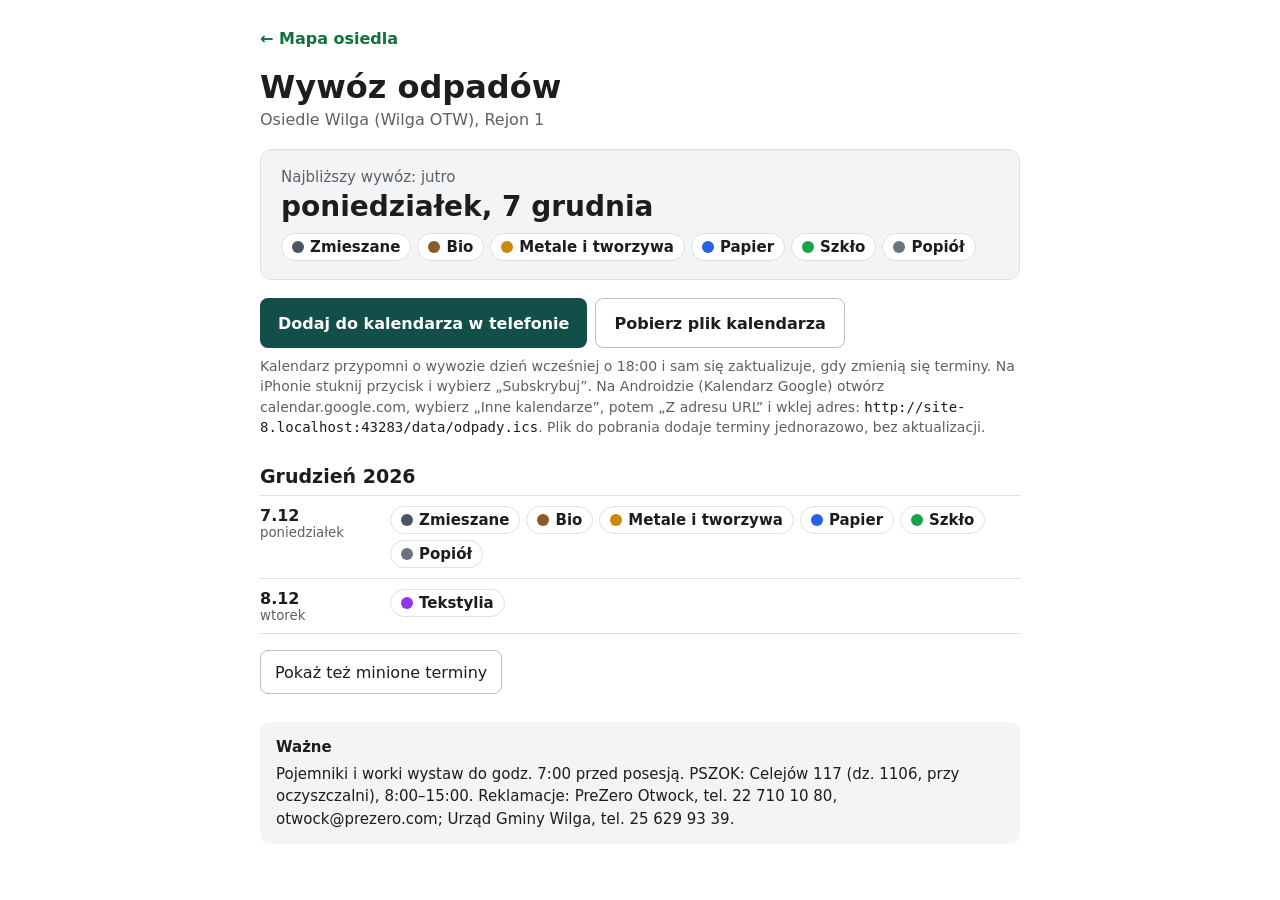
==== odpady.html @ 73c6cce5 "Wywóz odpadów: publiczna strona harmonogramu i kalendarz do telefonu - odpady.html: najbliższy wywóz" ====
<!DOCTYPE html>
<html lang="pl">
<head>
<meta charset="utf-8">
<meta name="viewport" content="width=device-width, initial-scale=1">
<title>Wywóz odpadów — Osiedle Wilga</title>
<meta name="description" content="Harmonogram wywozu odpadów na Osiedlu Wilga (Rejon 1): najbliższy termin, kalendarz do telefonu, PSZOK.">
<link rel="icon" href="znak.svg" type="image/svg+xml">
<link rel="manifest" href="manifest.webmanifest">
<meta name="theme-color" content="#ffffff" media="(prefers-color-scheme: light)">
<meta name="theme-color" content="#1c1d1f" media="(prefers-color-scheme: dark)">
<link rel="stylesheet" href="wilga.css">
<style>
  :root { --pine: #134e4a; --pine-hover: #0d3d3a; }
  @media (prefers-color-scheme: dark) { :root { --pine: #5fbfb3; --pine-hover: #7fd3c8; } }
  body { margin: 0; font-family: var(--font); background: var(--bg); color: var(--text); }
  main { max-width: 760px; margin: 0 auto; padding: 16px 16px 48px; }
  .wroc { display: inline-flex; align-items: center; min-height: 44px; color: var(--link); font-weight: 600; text-decoration: none; }
  h1 { font-size: clamp(24px, 5vw, 32px); margin: 8px 0 4px; }
  .podtytul { color: var(--muted); margin: 0 0 20px; }
  .najblizszy { padding: 18px 20px; border-radius: 12px; background: var(--surface-2); border: 1px solid var(--border); }
  .najblizszy .kiedy { font-size: 15px; color: var(--muted); margin: 0 0 4px; }
  .najblizszy .data { font-size: clamp(22px, 5vw, 28px); font-weight: 750; margin: 0 0 10px; }
  .frakcje { display: flex; flex-wrap: wrap; gap: 6px; margin: 0; padding: 0; list-style: none; }
  .frakcje li { display: inline-flex; align-items: center; gap: 6px; padding: 4px 10px; border-radius: 999px; background: var(--surface); border: 1px solid var(--border); font-size: 15px; font-weight: 600; }
  .frakcje i { width: 12px; height: 12px; border-radius: 50%; flex: none; }
  .akcje { display: flex; flex-wrap: wrap; gap: 8px; margin: 18px 0 8px; }
  .akcje a { display: inline-flex; align-items: center; min-height: 48px; padding: 0 18px; border-radius: 8px; font-weight: 700; text-decoration: none; }
  .glowny { background: var(--pine); color: #fff; }
  .glowny:hover { background: var(--pine-hover); }
  @media (prefers-color-scheme: dark) { .glowny { color: #062521; } }
  .drugi { border: 1px solid var(--border-strong); color: var(--text); }
  .podpowiedz { color: var(--muted); font-size: 14px; line-height: 1.45; margin: 0 0 24px; }
  .podpowiedz code { overflow-wrap: anywhere; color: var(--text); }
  h2 { font-size: 19px; margin: 28px 0 8px; }
  .miesiac { list-style: none; margin: 0; padding: 0; border-top: 1px solid var(--border); }
  .miesiac > li { display: grid; grid-template-columns: 120px 1fr; gap: 10px; align-items: start; padding: 10px 0; border-bottom: 1px solid var(--border); }
  .miesiac .d { font-weight: 700; font-variant-numeric: tabular-nums; }
  .miesiac .d small { display: block; color: var(--muted); font-weight: 500; }
  .miesiac > li.minal { opacity: .5; }
  .przelacz { min-height: 44px; margin-top: 16px; padding: 0 14px; border: 1px solid var(--border-strong); border-radius: 8px; background: var(--surface); color: var(--text); font: inherit; cursor: pointer; }
  .info { margin-top: 28px; padding: 14px 16px; border-radius: 10px; background: var(--surface-2); font-size: 15px; line-height: 1.5; }
  .info b { display: block; margin-bottom: 4px; }
  @media (max-width: 480px) { .miesiac > li { grid-template-columns: 1fr; gap: 4px; } }
</style>
</head>
<body>
<main>
  <a class="wroc" href="./">← Mapa osiedla</a>
  <h1>Wywóz odpadów</h1>
  <p class="podtytul" id="rejon">Osiedle Wilga, Rejon 1</p>
  <section class="najblizszy" aria-live="polite">
    <p class="kiedy" id="kiedy">Wczytuję harmonogram…</p>
    <p class="data" id="data"></p>
    <ul class="frakcje" id="frakcje"></ul>
  </section>
  <div class="akcje">
    <a class="glowny" id="subskrybuj" href="data/odpady.ics">Dodaj do kalendarza w telefonie</a>
    <a class="drugi" href="data/odpady.ics" download="wywoz-odpadow-osiedle-wilga.ics">Pobierz plik kalendarza</a>
  </div>
  <p class="podpowiedz">Kalendarz przypomni o wywozie dzień wcześniej o 18:00 i sam się zaktualizuje, gdy zmienią się terminy.
    Na iPhonie stuknij przycisk i wybierz „Subskrybuj”. Na Androidzie (Kalendarz Google) otwórz calendar.google.com, wybierz
    „Inne kalendarze”, potem „Z adresu URL” i wklej adres: <code id="adres">data/odpady.ics</code>.
    Plik do pobrania dodaje terminy jednorazowo, bez aktualizacji.</p>
  <div id="lista"></div>
  <button class="przelacz" id="przelacz" type="button" aria-pressed="false">Pokaż też minione terminy</button>
  <div class="info"><b>Ważne</b><span id="info"></span></div>
</main>
<script>
const MIES = ['styczeń', 'luty', 'marzec', 'kwiecień', 'maj', 'czerwiec', 'lipiec', 'sierpień', 'wrzesień', 'październik', 'listopad', 'grudzień'];
const DNI = ['niedziela', 'poniedziałek', 'wtorek', 'środa', 'czwartek', 'piątek', 'sobota'];
const esc = s => String(s).replace(/[&<>"]/g, c => ({ '&': '&amp;', '<': '&lt;', '>': '&gt;', '"': '&quot;' }[c]));
const lokalnie = d => { const [r, m, dz] = d.split('-').map(Number); return new Date(r, m - 1, dz); };
const iso = d => `${d.getFullYear()}-${String(d.getMonth() + 1).padStart(2, '0')}-${String(d.getDate()).padStart(2, '0')}`;
// subskrypcja: webcal:// otwiera kalendarz telefonu z opcją „Subskrybuj” (działa na https)
document.getElementById('adres').textContent = new URL('data/odpady.ics', location.href).href;
if (location.protocol === 'https:') document.getElementById('subskrybuj').href = `webcal://${location.host}${location.pathname.replace(/[^/]*$/, '')}data/odpady.ics`;
let dane, minione = false;
const chipy = (kody) => kody.map(k => `<li><i style="background:${dane.frakcje[k].kolor}" aria-hidden="true"></i>${esc(dane.frakcje[k].nazwa)}</li>`).join('');
function rysuj() {
  const dzis = iso(new Date());
  const dni = Object.entries(dane.dni);
  const nast = dni.find(([d]) => d >= dzis);
  if (nast) {
    const ile = Math.round((lokalnie(nast[0]) - lokalnie(dzis)) / 864e5);
    document.getElementById('kiedy').textContent = ile === 0 ? 'Najbliższy wywóz: dziś (wystaw do 7:00)' : ile === 1 ? 'Najbliższy wywóz: jutro' : `Najbliższy wywóz: za ${ile} dni`;
    const d = lokalnie(nast[0]);
    document.getElementById('data').textContent = `${DNI[d.getDay()]}, ${d.getDate()} ${['stycznia', 'lutego', 'marca', 'kwietnia', 'maja', 'czerwca', 'lipca', 'sierpnia', 'września', 'października', 'listopada', 'grudnia'][d.getMonth()]}`;
    document.getElementById('frakcje').innerHTML = chipy(nast[1]);
  } else {
    document.getElementById('kiedy').textContent = 'Brak kolejnych terminów w harmonogramie. Nowy harmonogram pojawi się, gdy ogłosi go gmina.';
  }
  let html = '', mies = '';
  for (const [d, kody] of dni) {
    if (!minione && d < dzis) continue;
    const dt = lokalnie(d), m = `${MIES[dt.getMonth()]} ${dt.getFullYear()}`;
    if (m !== mies) { html += `${mies ? '</ul>' : ''}<h2>${m[0].toUpperCase() + m.slice(1)}</h2><ul class="miesiac">`; mies = m; }
    html += `<li class="${d < dzis ? 'minal' : ''}"><span class="d">${dt.getDate()}.${String(dt.getMonth() + 1).padStart(2, '0')}<small>${DNI[dt.getDay()]}</small></span><ul class="frakcje">${chipy(kody)}</ul></li>`;
  }
  document.getElementById('lista').innerHTML = html + (mies ? '</ul>' : '');
}
document.getElementById('przelacz').onclick = e => { minione = !minione; e.target.setAttribute('aria-pressed', minione); e.target.textContent = minione ? 'Ukryj minione terminy' : 'Pokaż też minione terminy'; rysuj(); };
fetch('data/odpady.json').then(r => r.json()).then(j => {
  dane = j;
  document.getElementById('rejon').textContent = `${j.opis}, ${j.rejon}`;
  document.getElementById('info').textContent = j.info;
  rysuj();
}).catch(() => { document.getElementById('kiedy').textContent = 'Nie udało się wczytać harmonogramu. Sprawdź połączenie i odśwież stronę.'; });
</script>
</body>
</html>
---- wilga.css ----
/* Osiedle Wilga — wspólny motyw trzech stron (wilga / mapa-osiedle-wilga / tabliczki-adresowe).
   Ten sam plik leży w każdym repozytorium; zmieniasz go w jednym, kopiujesz do pozostałych. */
:root {
  color-scheme: light;
  --wilga: #13864e;          /* Zieleń Wilgi, rgb(19,134,78) */
  --wilga-hover: #0e6b3e;
  --on-wilga: #ffffff;
  --link: #10703f;
  --bg: #ffffff;
  --surface: #ffffff;
  --surface-2: #f3f4f5;
  --text: #1b1d1f;
  --muted: #5c6166;
  --border: #dde0e3;
  --border-strong: #b9bec4;
  --edge: transparent;      /* obramowanie elementów z cieniem: w jasnym wystarcza cień */
  --focus: #13864e;
  --shadow: 0 1px 2px rgb(0 0 0 / 8%), 0 4px 14px rgb(0 0 0 / 7%);
  --font: system-ui, "Segoe UI", Roboto, "Helvetica Neue", Arial, sans-serif;
  --bar-h: 52px;
}
@media (prefers-color-scheme: dark) {
  :root {
    color-scheme: dark;
    --wilga: #13864e;
    --link: #5fd39a;
    --bg: #121314;
    --surface: #1c1d1f;
    --surface-2: #26282b;
    --text: #e8eaec;
    --muted: #a3a8ae;
    --border: #34373b;
    --border-strong: #4a4e53;
    --edge: #34373b;
    --focus: #5fd39a;
    --shadow: 0 1px 2px rgb(0 0 0 / 40%), 0 6px 18px rgb(0 0 0 / 35%);
  }
}

::selection { background: color-mix(in srgb, var(--wilga) 28%, transparent); }
:focus-visible { outline: 2px solid var(--focus); outline-offset: 2px; }
a { color: var(--link); text-underline-offset: 3px; }

/* Wspólny pasek nawigacji */
.wilga-bar {
  position: sticky; top: 0; z-index: 2000;
  height: var(--bar-h);
  display: flex; align-items: center; gap: 22px;
  padding: 0 20px;
  background: var(--surface);
  border-bottom: 1px solid var(--border);
  font-family: var(--font);
}
.wilga-brand {
  display: flex; align-items: center; gap: 9px;
  color: var(--text); text-decoration: none;
  font-weight: 700; font-size: 15px; letter-spacing: .01em; white-space: nowrap;
}
.wilga-znak { width: 44px; height: 27px; color: var(--link); flex: none; }
.wilga-nav { display: flex; height: 100%; gap: 4px; overflow-x: auto; scrollbar-width: none; }
.wilga-nav a {
  display: flex; align-items: center; height: 100%;
  padding: 0 12px;
  color: var(--muted); text-decoration: none;
  font-size: 14px; font-weight: 600; white-space: nowrap;
  border-bottom: 2px solid transparent; margin-bottom: -1px;
}
.wilga-nav a:hover { color: var(--text); }
.wilga-nav a[aria-current="page"] { color: var(--link); border-bottom-color: var(--wilga); }
@media (max-width: 520px) {
  .wilga-bar { gap: 10px; padding: 0 10px; }
  .wilga-brand span { display: none; }
  .wilga-nav a { padding: 0 9px; font-size: 13.5px; }
}

/* Przyciski */
.btn-primary {
  border: 1px solid var(--wilga); border-radius: 7px;
  background: var(--wilga); color: var(--on-wilga);
  font: inherit; font-weight: 650; cursor: pointer;
}
.btn-primary:hover:not(:disabled) { background: var(--wilga-hover); border-color: var(--wilga-hover); }
.btn-secondary {
  border: 1px solid var(--border-strong); border-radius: 7px;
  background: var(--surface); color: var(--text);
  font: inherit; cursor: pointer;
}
.btn-secondary:hover { background: var(--surface-2); }
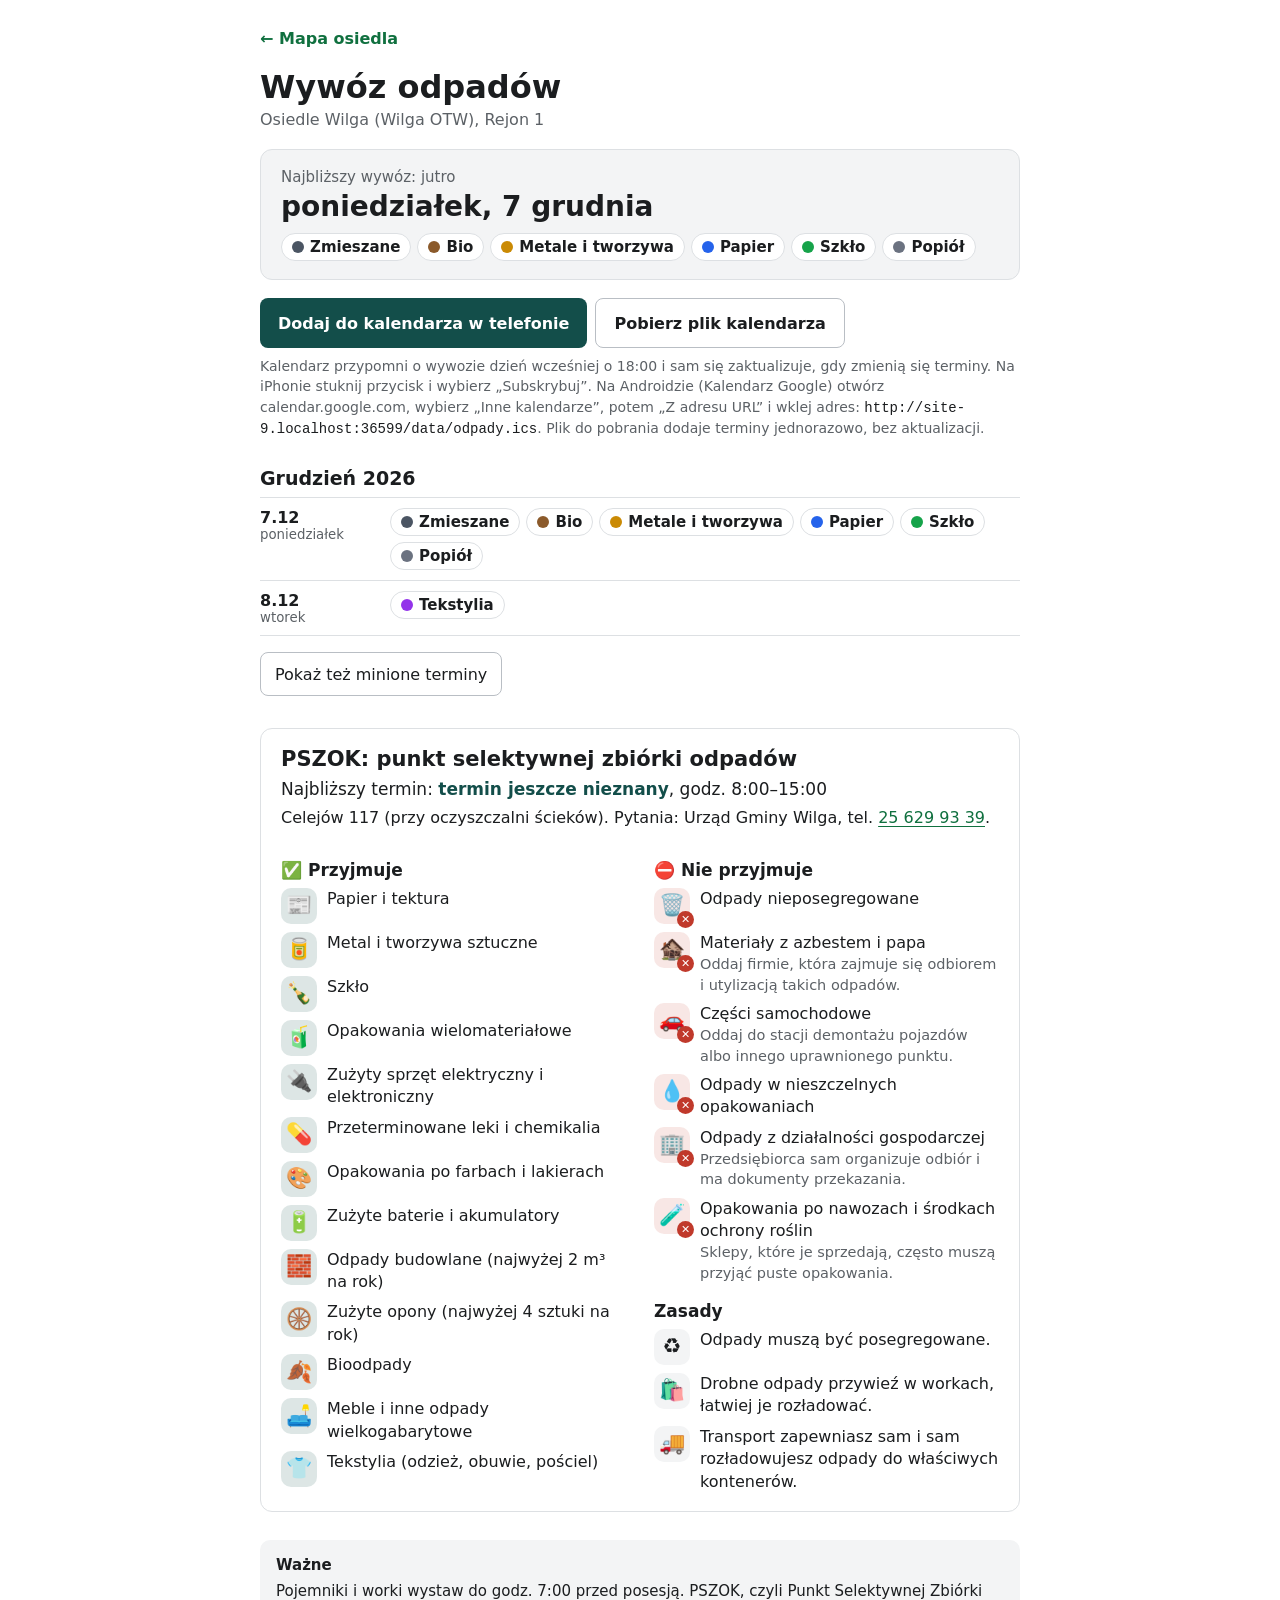
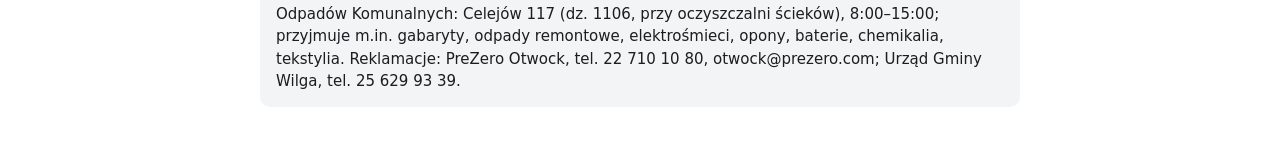
==== commit 465d55f3: "Wywóz odpadów: sekcja PSZOK z piktogramami i najbliższym terminem Co-Authored-By: Claude Opus 5.5 <n" ====
--- a/odpady.html
+++ b/odpady.html
@@ -41,6 +41,24 @@
   .przelacz { min-height: 44px; margin-top: 16px; padding: 0 14px; border: 1px solid var(--border-strong); border-radius: 8px; background: var(--surface); color: var(--text); font: inherit; cursor: pointer; }
   .info { margin-top: 28px; padding: 14px 16px; border-radius: 10px; background: var(--surface-2); font-size: 15px; line-height: 1.5; }
   .info b { display: block; margin-bottom: 4px; }
+  .pszok { margin-top: 32px; padding: 18px 20px; border-radius: 12px; border: 1px solid var(--border); background: var(--surface); }
+  .pszok h2 { margin: 0 0 6px; font-size: 21px; }
+  .pszok .termin { margin: 0 0 4px; font-size: 17px; line-height: 1.45; }
+  .pszok .termin b { color: var(--pine); }
+  .pszok p { margin: 0 0 12px; line-height: 1.5; }
+  .pszok h3 { font-size: 17px; margin: 18px 0 8px; }
+  .pszok ul { margin: 0; padding: 0; list-style: none; display: grid; gap: 8px; font-size: 16px; line-height: 1.4; }
+  .pszok li { display: grid; grid-template-columns: 36px 1fr; column-gap: 10px; align-items: start; }
+  .pszok li small { grid-column: 2; }
+  .pszok .pikt { position: relative; grid-row: span 2; display: grid; place-items: center; width: 36px; height: 36px; border-radius: 10px; font-size: 21px; line-height: 1; background: var(--surface-2); }
+  .pszok .tak .pikt { background: color-mix(in srgb, var(--pine) 14%, transparent); }
+  .pszok .nie .pikt { background: color-mix(in srgb, #c0392b 12%, transparent); }
+  .pszok .pikt b { position: absolute; right: -4px; bottom: -4px; display: grid; place-items: center; width: 17px; height: 17px; border-radius: 50%; background: #c0392b; color: #fff; font-size: 11px; }
+  .pszok h3 { display: flex; align-items: center; gap: 6px; }
+  .pszok a { white-space: nowrap; }
+  .pszok small { display: block; color: var(--muted); font-size: 14.5px; }
+  @media (min-width: 640px) { .pszok .kolumny { display: grid; grid-template-columns: 1fr 1fr; gap: 0 28px; } }
+  @media (prefers-color-scheme: dark) { .pszok .nie li::before { color: #f08a7e; } }
   @media (max-width: 480px) { .miesiac > li { grid-template-columns: 1fr; gap: 4px; } }
 </style>
 </head>
@@ -64,6 +82,7 @@
     Plik do pobrania dodaje terminy jednorazowo, bez aktualizacji.</p>
   <div id="lista"></div>
   <button class="przelacz" id="przelacz" type="button" aria-pressed="false">Pokaż też minione terminy</button>
+  <section class="pszok" id="pszok" hidden aria-labelledby="pszok-tytul"></section>
   <div class="info"><b>Ważne</b><span id="info"></span></div>
 </main>
 <script>
@@ -98,6 +117,22 @@
     html += `<li class="${d < dzis ? 'minal' : ''}"><span class="d">${dt.getDate()}.${String(dt.getMonth() + 1).padStart(2, '0')}<small>${DNI[dt.getDay()]}</small></span><ul class="frakcje">${chipy(kody)}</ul></li>`;
   }
   document.getElementById('lista').innerHTML = html + (mies ? '</ul>' : '');
+  pszok(dzis, dni);
+}
+function pszok(dzis, dni) {
+  const P = dane.pszok, el = document.getElementById('pszok');
+  if (!P) return;
+  const nast = dni.find(([d, k]) => d >= dzis && k.includes('pszok'));
+  const kiedy = nast ? (d => `${DNI[d.getDay()]}, ${d.getDate()} ${['stycznia', 'lutego', 'marca', 'kwietnia', 'maja', 'czerwca', 'lipca', 'sierpnia', 'września', 'października', 'listopada', 'grudnia'][d.getMonth()]}`)(lokalnie(nast[0])) : 'termin jeszcze nieznany';
+  el.innerHTML = `<h2 id="pszok-tytul">PSZOK: punkt selektywnej zbiórki odpadów</h2>
+    <p class="termin">Najbliższy termin: <b>${esc(kiedy)}</b>, godz. ${esc(P.godziny)}</p>
+    <p>${esc(P.adres)}. Pytania: Urząd Gminy Wilga, tel. <a href="tel:+48${P.telefon.replace(/\D/g, '')}">${esc(P.telefon)}</a>.</p>
+    <div class="kolumny">
+      <div><h3>✅ Przyjmuje</h3><ul class="tak">${P.przyjmuje.map(([ik, x]) => `<li><span class="pikt" aria-hidden="true">${ik}</span>${esc(x)}</li>`).join('')}</ul></div>
+      <div><h3>⛔ Nie przyjmuje</h3><ul class="nie">${P.nie_przyjmuje.map(([ik, co, gdzie]) => `<li><span class="pikt" aria-hidden="true">${ik}<b>✕</b></span>${esc(co)}${gdzie ? `<small>${esc(gdzie)}</small>` : ''}</li>`).join('')}</ul>
+        <h3>Zasady</h3><ul class="zasady">${P.zasady.map(([ik, x]) => `<li><span class="pikt" aria-hidden="true">${ik}</span>${esc(x)}</li>`).join('')}</ul></div>
+    </div>`;
+  el.hidden = false;
 }
 document.getElementById('przelacz').onclick = e => { minione = !minione; e.target.setAttribute('aria-pressed', minione); e.target.textContent = minione ? 'Ukryj minione terminy' : 'Pokaż też minione terminy'; rysuj(); };
 fetch('data/odpady.json').then(r => r.json()).then(j => {
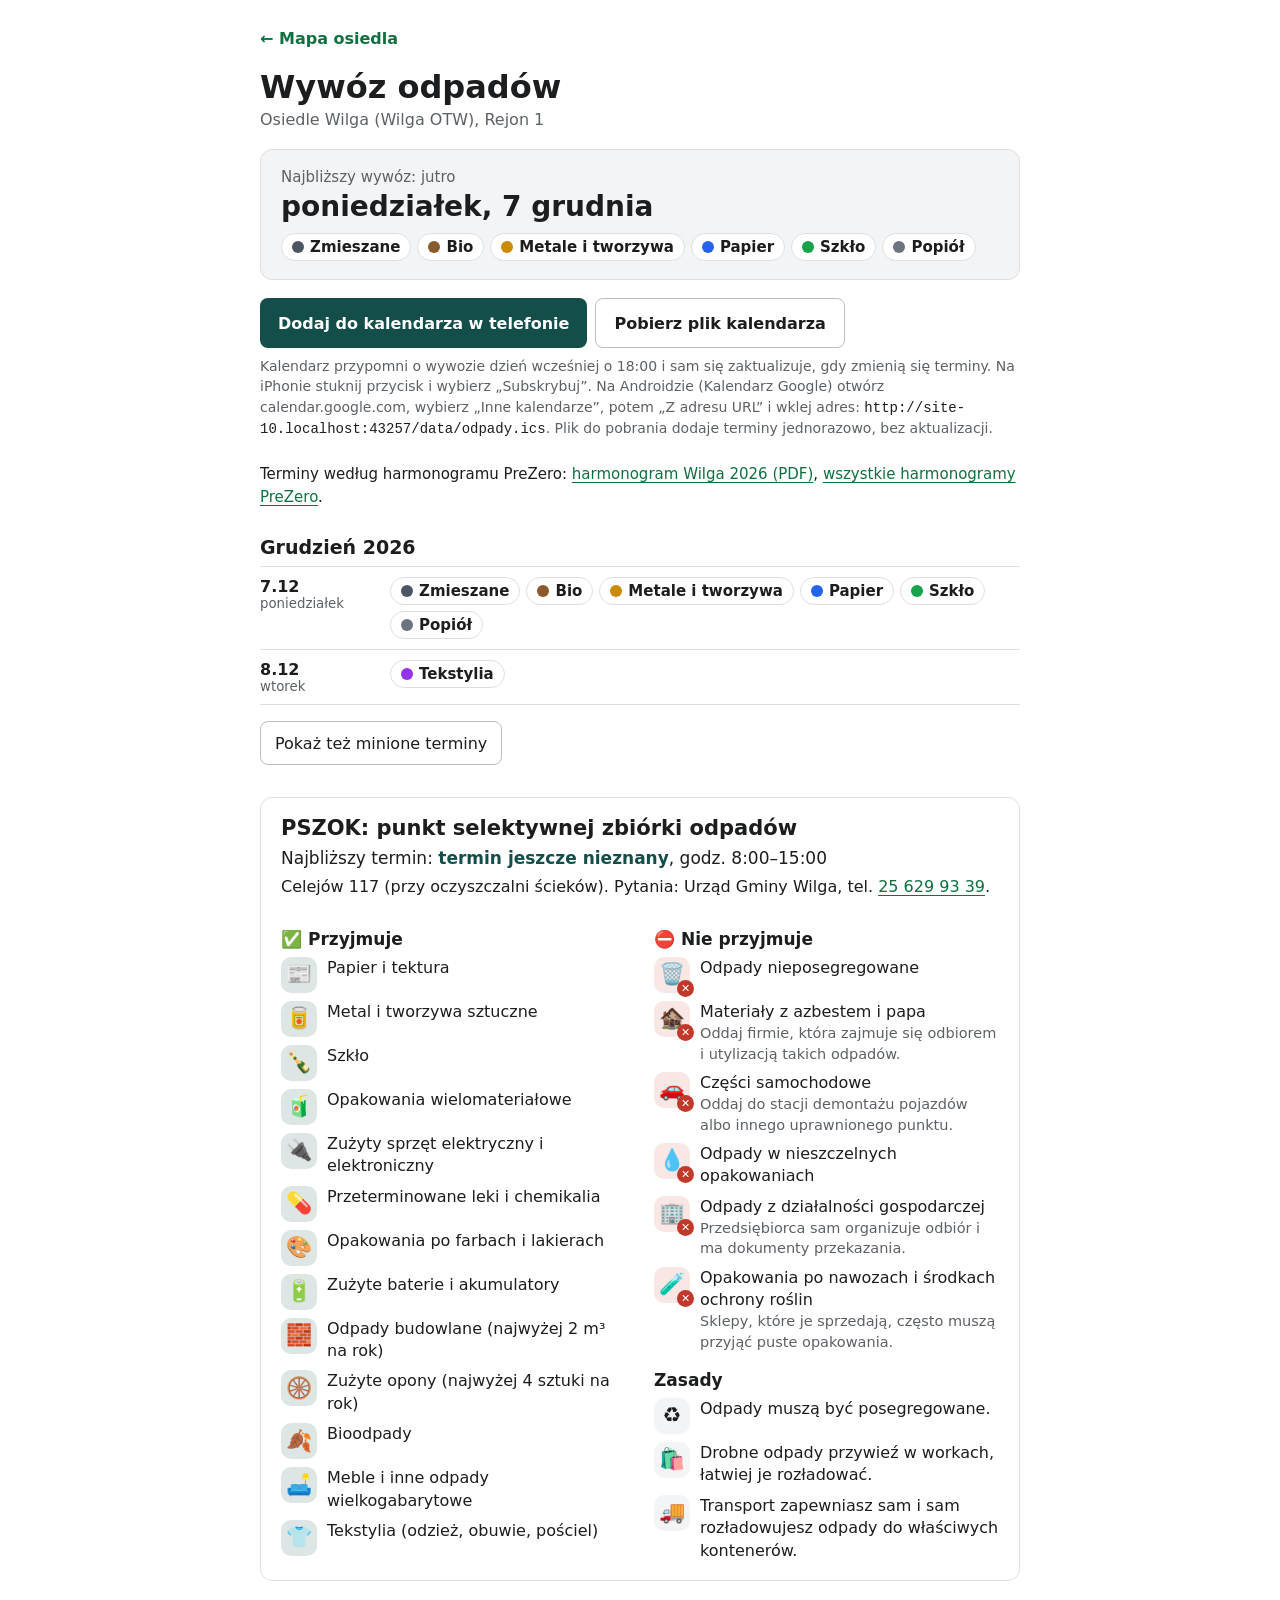
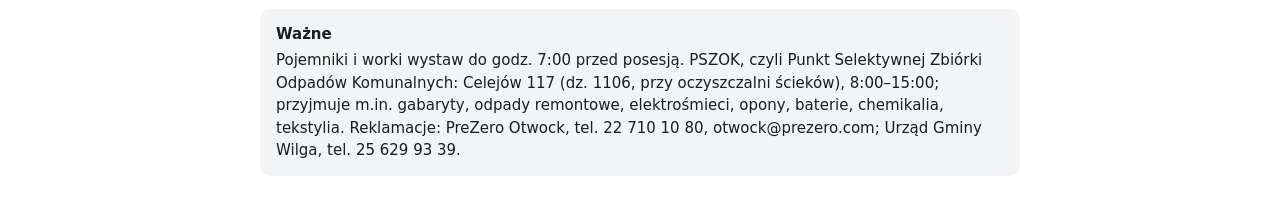
==== commit b5661f2a: "Wywóz odpadów: linki do harmonogramu PreZero Co-Authored-By: Claude Opus 5.5 <noreply@anthropic.com>" ====
--- a/odpady.html
+++ b/odpady.html
@@ -41,6 +41,7 @@
   .przelacz { min-height: 44px; margin-top: 16px; padding: 0 14px; border: 1px solid var(--border-strong); border-radius: 8px; background: var(--surface); color: var(--text); font: inherit; cursor: pointer; }
   .info { margin-top: 28px; padding: 14px 16px; border-radius: 10px; background: var(--surface-2); font-size: 15px; line-height: 1.5; }
   .info b { display: block; margin-bottom: 4px; }
+  .zrodlo { font-size: 15px; line-height: 1.5; margin: 0 0 8px; }
   .pszok { margin-top: 32px; padding: 18px 20px; border-radius: 12px; border: 1px solid var(--border); background: var(--surface); }
   .pszok h2 { margin: 0 0 6px; font-size: 21px; }
   .pszok .termin { margin: 0 0 4px; font-size: 17px; line-height: 1.45; }
@@ -80,6 +81,7 @@
     Na iPhonie stuknij przycisk i wybierz „Subskrybuj”. Na Androidzie (Kalendarz Google) otwórz calendar.google.com, wybierz
     „Inne kalendarze”, potem „Z adresu URL” i wklej adres: <code id="adres">data/odpady.ics</code>.
     Plik do pobrania dodaje terminy jednorazowo, bez aktualizacji.</p>
+  <p class="zrodlo">Terminy według harmonogramu PreZero: <a id="pdf" href="https://prezero.com/pl/asset/download/35257/pz_media_file_file/HARMONOGRAM%2520WILGA%25202026%2520.pdf?version=2">harmonogram Wilga 2026 (PDF)</a>, <a href="https://prezero.com/pl/uslugi/mieszkancy/harmonogramy">wszystkie harmonogramy PreZero</a>.</p>
   <div id="lista"></div>
   <button class="przelacz" id="przelacz" type="button" aria-pressed="false">Pokaż też minione terminy</button>
   <section class="pszok" id="pszok" hidden aria-labelledby="pszok-tytul"></section>
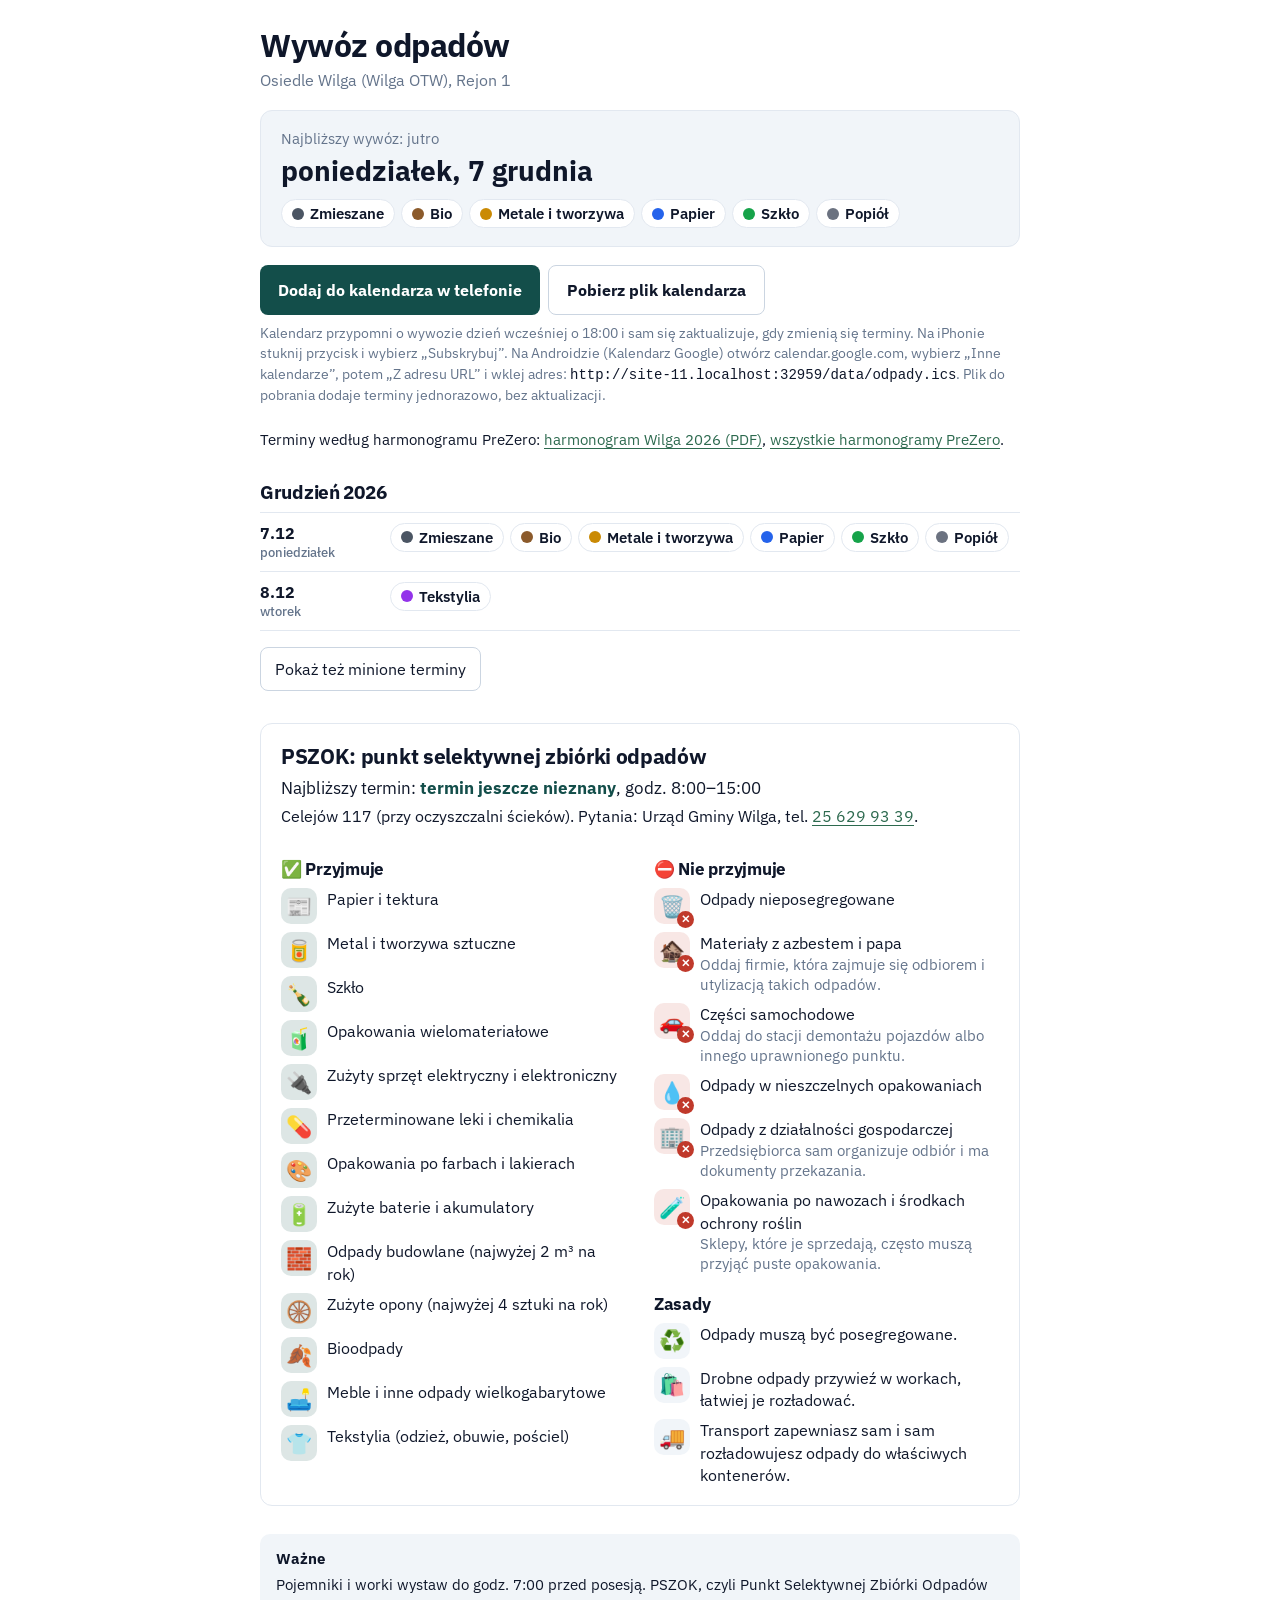
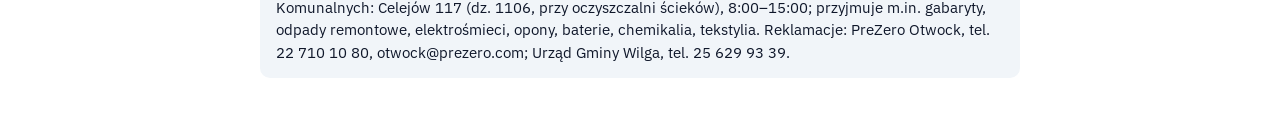
==== commit 42250785: "Mapa bez wzmianki o odpadach (na razie dla służb); strona odpadów publiczna, bez linku do mapy Co-Au" ====
--- a/odpady.html
+++ b/odpady.html
@@ -15,7 +15,6 @@
   @media (prefers-color-scheme: dark) { :root { --pine: #5fbfb3; --pine-hover: #7fd3c8; } }
   body { margin: 0; font-family: var(--font); background: var(--bg); color: var(--text); }
   main { max-width: 760px; margin: 0 auto; padding: 16px 16px 48px; }
-  .wroc { display: inline-flex; align-items: center; min-height: 44px; color: var(--link); font-weight: 600; text-decoration: none; }
   h1 { font-size: clamp(24px, 5vw, 32px); margin: 8px 0 4px; }
   .podtytul { color: var(--muted); margin: 0 0 20px; }
   .najblizszy { padding: 18px 20px; border-radius: 12px; background: var(--surface-2); border: 1px solid var(--border); }
@@ -65,7 +64,6 @@
 </head>
 <body>
 <main>
-  <a class="wroc" href="./">← Mapa osiedla</a>
   <h1>Wywóz odpadów</h1>
   <p class="podtytul" id="rejon">Osiedle Wilga, Rejon 1</p>
   <section class="najblizszy" aria-live="polite">
--- a/wilga.css
+++ b/wilga.css
@@ -1,88 +1,136 @@
-/* Osiedle Wilga — wspólny motyw trzech stron (wilga / mapa-osiedle-wilga / tabliczki-adresowe).
-   Ten sam plik leży w każdym repozytorium; zmieniasz go w jednym, kopiujesz do pozostałych. */
+/* Osiedle Wilga: wspólny motyw stron (wilga / mapa-osiedle-wilga / tabliczki-adresowe / robocze / serwer).
+   Zasady: STYLE-GUIDE goliat.dev + sekcja „UI i design system” w CLAUDE.md.
+   Ten sam plik (i katalog fonts/) leży w każdym repozytorium; zmieniasz go w Strona/, kopiujesz do pozostałych. */
+@import url("fonts/plex.css");
+
 :root {
   color-scheme: light;
-  --wilga: #13864e;          /* Zieleń Wilgi, rgb(19,134,78) */
-  --wilga-hover: #0e6b3e;
-  --on-wilga: #ffffff;
-  --link: #10703f;
+  /* tokeny wg przewodnika */
   --bg: #ffffff;
+  --sidebar-bg: #f8fafc;
   --surface: #ffffff;
-  --surface-2: #f3f4f5;
-  --text: #1b1d1f;
-  --muted: #5c6166;
-  --border: #dde0e3;
-  --border-strong: #b9bec4;
-  --edge: transparent;      /* obramowanie elementów z cieniem: w jasnym wystarcza cień */
-  --focus: #13864e;
-  --shadow: 0 1px 2px rgb(0 0 0 / 8%), 0 4px 14px rgb(0 0 0 / 7%);
-  --font: system-ui, "Segoe UI", Roboto, "Helvetica Neue", Arial, sans-serif;
-  --bar-h: 52px;
+  --surface-muted: #f1f5f9;
+  --border: #e2e8f0;
+  --text: #0f172a;
+  --text-muted: #64748b;
+  --accent: #2d6a4f;          /* Zieleń Wilgi jako akcent: 10%, nigdy tło dużej powierzchni */
+  --accent-on: #ffffff;
+  --accent-soft: rgb(45 106 79 / 11%);
+  --focus: #2d6a4f;
+  --shadow-sm: 0 1px 2px rgb(15 23 42 / 5%), 0 6px 16px rgb(15 23 42 / 6%);
+  --shadow-md: 0 2px 4px rgb(15 23 42 / 6%), 0 14px 28px rgb(15 23 42 / 10%);
+  --font: "IBM Plex Sans", -apple-system, BlinkMacSystemFont, "Segoe UI", Roboto, sans-serif;
+  --mono: "IBM Plex Mono", ui-monospace, "SFMono-Regular", Consolas, monospace;
+  --radius-card: 18px;
+  --side-w: 264px;
+  --bar-h: 56px;
+  /* starsze nazwy, których używają strony */
+  --wilga: var(--accent);
+  --wilga-hover: #1e3a2f;
+  --on-wilga: var(--accent-on);
+  --link: #2d6a4f;
+  --surface-2: var(--surface-muted);
+  --surface-3: #f8fafc;
+  --muted: var(--text-muted);
+  --border-strong: #cbd5e1;
+  --edge: transparent;
+  --shadow: var(--shadow-sm);
 }
 @media (prefers-color-scheme: dark) {
-  :root {
+  :root:not([data-theme="light"]) {
     color-scheme: dark;
-    --wilga: #13864e;
-    --link: #5fd39a;
-    --bg: #121314;
-    --surface: #1c1d1f;
-    --surface-2: #26282b;
-    --text: #e8eaec;
-    --muted: #a3a8ae;
-    --border: #34373b;
-    --border-strong: #4a4e53;
-    --edge: #34373b;
-    --focus: #5fd39a;
-    --shadow: 0 1px 2px rgb(0 0 0 / 40%), 0 6px 18px rgb(0 0 0 / 35%);
+    --bg: #0f172a; --sidebar-bg: #111c31; --surface: #1e293b; --surface-muted: #273449; --border: #334155;
+    --text: #f1f5f9; --text-muted: #94a3b8;
+    --accent: #2d6a4f; --accent-on: #ffffff; --accent-soft: rgb(116 198 157 / 14%); --focus: #74c69d;
+    --shadow-sm: 0 1px 2px rgb(0 0 0 / 45%), 0 8px 20px rgb(0 0 0 / 40%);
+    --shadow-md: 0 2px 6px rgb(0 0 0 / 50%), 0 16px 36px rgb(0 0 0 / 55%);
+    --wilga-hover: #3a8463; --link: #74c69d; --surface-3: #172033; --border-strong: #475569; --edge: #334155;
   }
 }
+:root[data-theme="dark"] {
+  color-scheme: dark;
+  --bg: #0f172a; --sidebar-bg: #111c31; --surface: #1e293b; --surface-muted: #273449; --border: #334155;
+  --text: #f1f5f9; --text-muted: #94a3b8;
+  --accent: #2d6a4f; --accent-on: #ffffff; --accent-soft: rgb(116 198 157 / 14%); --focus: #74c69d;
+  --shadow-sm: 0 1px 2px rgb(0 0 0 / 45%), 0 8px 20px rgb(0 0 0 / 40%);
+  --shadow-md: 0 2px 6px rgb(0 0 0 / 50%), 0 16px 36px rgb(0 0 0 / 55%);
+  --wilga-hover: #3a8463; --link: #74c69d; --surface-3: #172033; --border-strong: #475569; --edge: #334155;
+}
 
-::selection { background: color-mix(in srgb, var(--wilga) 28%, transparent); }
+::selection { background: var(--accent-soft); }
 :focus-visible { outline: 2px solid var(--focus); outline-offset: 2px; }
+body { -webkit-font-smoothing: antialiased; }
+h1, h2, h3 { letter-spacing: -0.015em; text-wrap: balance; }
 a { color: var(--link); text-underline-offset: 3px; }
 
-/* Wspólny pasek nawigacji */
+/* Wspólny pasek: na wąskim ekranie górny, od 880 px boczny (stały, nie przewija się z treścią) */
 .wilga-bar {
   position: sticky; top: 0; z-index: 2000;
   height: var(--bar-h);
-  display: flex; align-items: center; gap: 22px;
-  padding: 0 20px;
-  background: var(--surface);
-  border-bottom: 1px solid var(--border);
+  display: flex; align-items: center; gap: 16px;
+  padding: 0 16px;
+  background: color-mix(in srgb, var(--sidebar-bg) 92%, transparent);
+  backdrop-filter: saturate(1.4) blur(12px);
+  box-shadow: 0 1px 0 var(--border);
   font-family: var(--font);
 }
 .wilga-brand {
-  display: flex; align-items: center; gap: 9px;
+  display: flex; align-items: center; gap: 10px;
   color: var(--text); text-decoration: none;
-  font-weight: 700; font-size: 15px; letter-spacing: .01em; white-space: nowrap;
+  font-weight: 600; font-size: 15px; letter-spacing: -0.01em; white-space: nowrap;
 }
-.wilga-znak { width: 44px; height: 27px; color: var(--link); flex: none; }
-.wilga-nav { display: flex; height: 100%; gap: 4px; overflow-x: auto; scrollbar-width: none; }
+.wilga-brand small { display: none; }
+.wilga-znak { width: 40px; height: 25px; color: var(--link); flex: none; }
+.wilga-nav { display: flex; align-items: center; gap: 4px; min-width: 0; overflow-x: auto; scrollbar-width: none; }
 .wilga-nav a {
-  display: flex; align-items: center; height: 100%;
-  padding: 0 12px;
-  color: var(--muted); text-decoration: none;
-  font-size: 14px; font-weight: 600; white-space: nowrap;
-  border-bottom: 2px solid transparent; margin-bottom: -1px;
+  display: flex; align-items: center; min-height: 36px;
+  padding: 0 14px; border-radius: 999px;
+  color: var(--text-muted); text-decoration: none;
+  font-size: 14px; font-weight: 500; white-space: nowrap;
 }
-.wilga-nav a:hover { color: var(--text); }
-.wilga-nav a[aria-current="page"] { color: var(--link); border-bottom-color: var(--wilga); }
+.wilga-nav a:hover { color: var(--text); background: var(--surface-muted); }
+.wilga-nav a[aria-current="page"] { color: var(--link); background: var(--accent-soft); font-weight: 600; }
+.wilga-stopka { display: none; }
 @media (max-width: 520px) {
-  .wilga-bar { gap: 10px; padding: 0 10px; }
-  .wilga-brand span { display: none; }
-  .wilga-nav a { padding: 0 9px; font-size: 13.5px; }
+  .wilga-bar { gap: 8px; padding: 0 10px; }
+  .wilga-brand > span { display: none; }
+  .wilga-nav a { padding: 0 11px; font-size: 13.5px; }
+}
+@media (min-width: 880px) {
+  :root:has(body > .wilga-bar) { --bar-h: 0px; }
+  body:has(> .wilga-bar) { padding-left: var(--side-w); }
+  .wilga-bar {
+    position: fixed; inset: 0 auto 0 0; width: var(--side-w); height: 100vh;
+    flex-direction: column; align-items: stretch; gap: 28px;
+    padding: 24px 16px 20px;
+    background: var(--sidebar-bg); backdrop-filter: none;
+    box-shadow: 1px 0 0 var(--border);
+    overflow-y: auto;
+  }
+  .wilga-brand { padding: 0 8px; gap: 12px; white-space: normal; }
+  .wilga-brand > span { display: flex; flex-direction: column; line-height: 1.25; }
+  .wilga-brand small { display: block; font-size: 13px; font-weight: 400; color: var(--text-muted); letter-spacing: 0; }
+  .wilga-znak { width: 44px; height: 28px; }
+  .wilga-nav { flex-direction: column; align-items: stretch; overflow: visible; }
+  .wilga-nav a { min-height: 40px; padding: 0 14px; font-size: 14.5px; }
+  .wilga-stopka { display: block; margin: auto 0 0; padding: 0 8px; font-size: 13px; line-height: 1.5; color: var(--text-muted); }
+  .wilga-stopka a { color: inherit; }
 }
 
-/* Przyciski */
+/* Przyciski: pigułki */
 .btn-primary {
-  border: 1px solid var(--wilga); border-radius: 7px;
-  background: var(--wilga); color: var(--on-wilga);
-  font: inherit; font-weight: 650; cursor: pointer;
+  border: 1px solid var(--accent); border-radius: 999px;
+  background: var(--accent); color: var(--accent-on);
+  font: inherit; font-weight: 600; cursor: pointer;
 }
 .btn-primary:hover:not(:disabled) { background: var(--wilga-hover); border-color: var(--wilga-hover); }
 .btn-secondary {
-  border: 1px solid var(--border-strong); border-radius: 7px;
+  border: 1px solid var(--border); border-radius: 999px;
   background: var(--surface); color: var(--text);
-  font: inherit; cursor: pointer;
+  font: inherit; cursor: pointer; box-shadow: var(--shadow-sm);
 }
-.btn-secondary:hover { background: var(--surface-2); }
+.btn-secondary:hover { background: var(--surface-muted); }
+
+@media (prefers-reduced-motion: reduce) {
+  *, *::before, *::after { animation-duration: 0s !important; transition-duration: 0s !important; scroll-behavior: auto !important; }
+}
